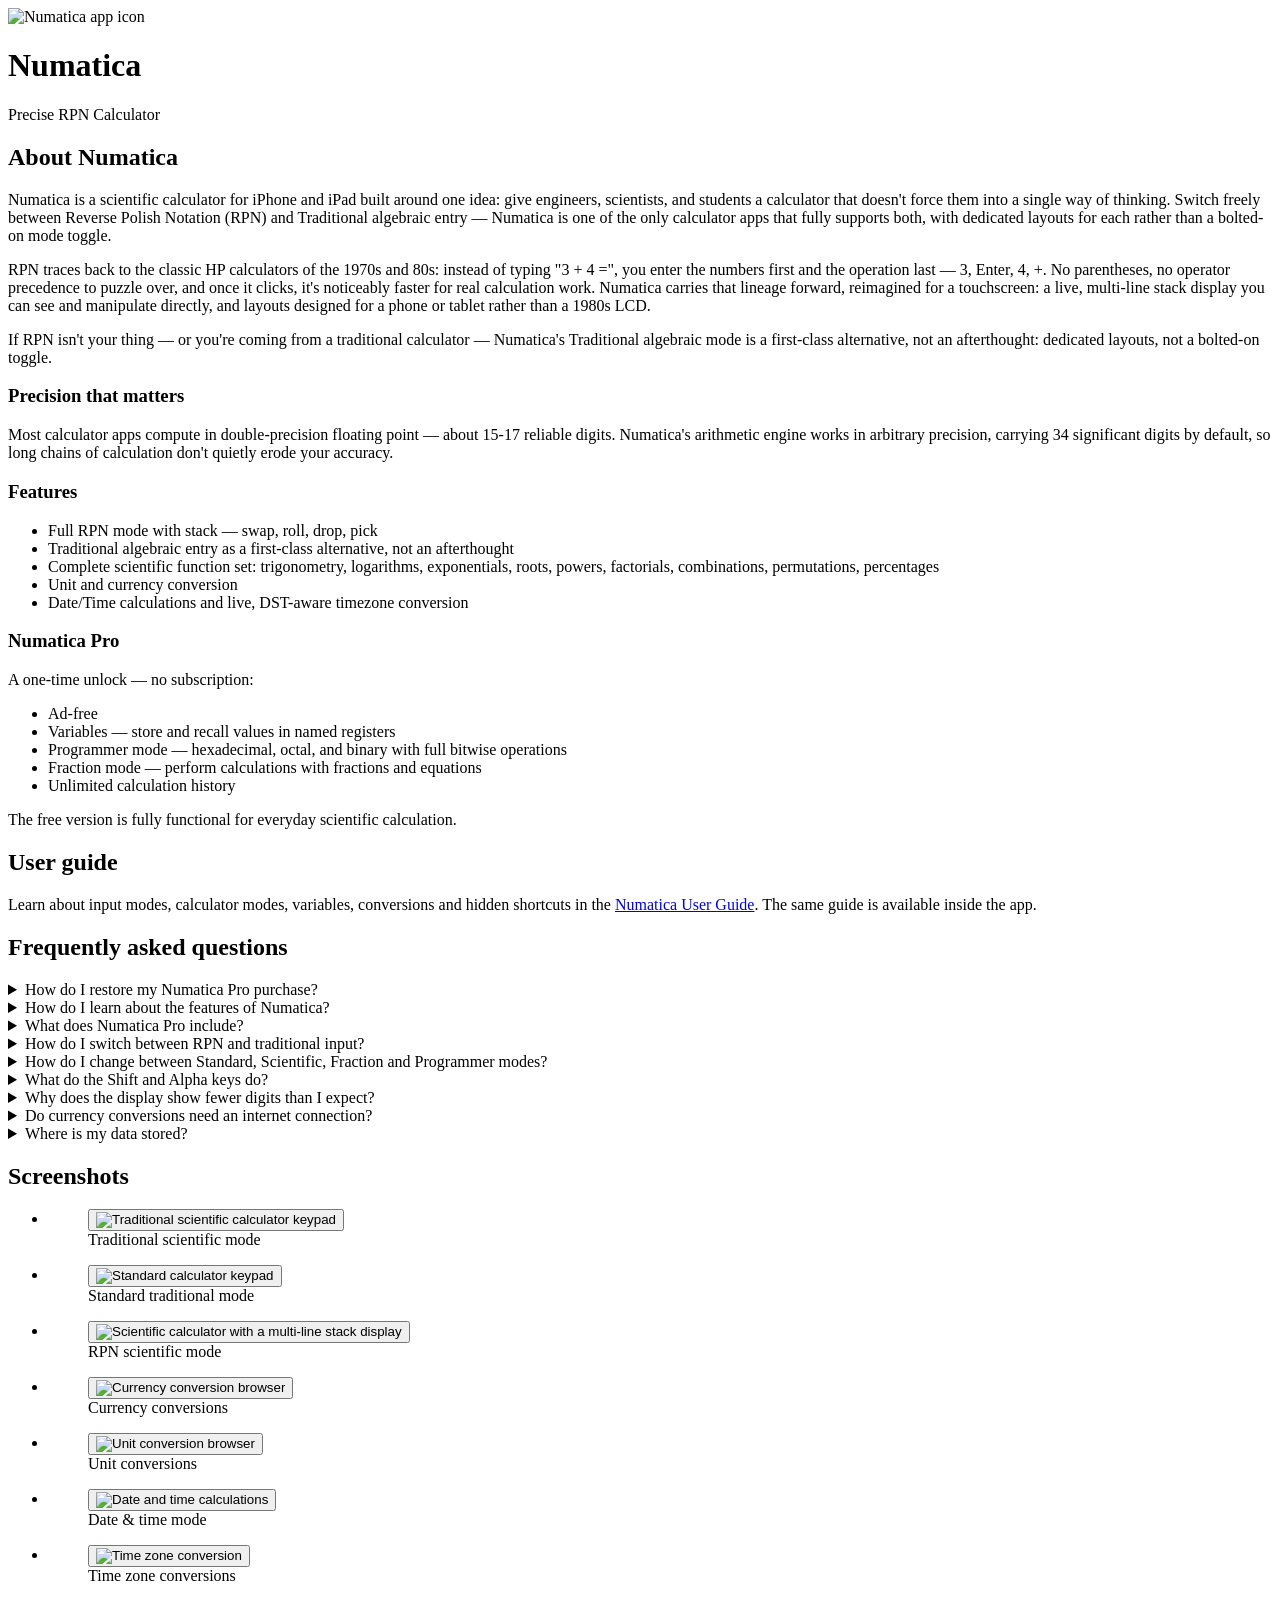
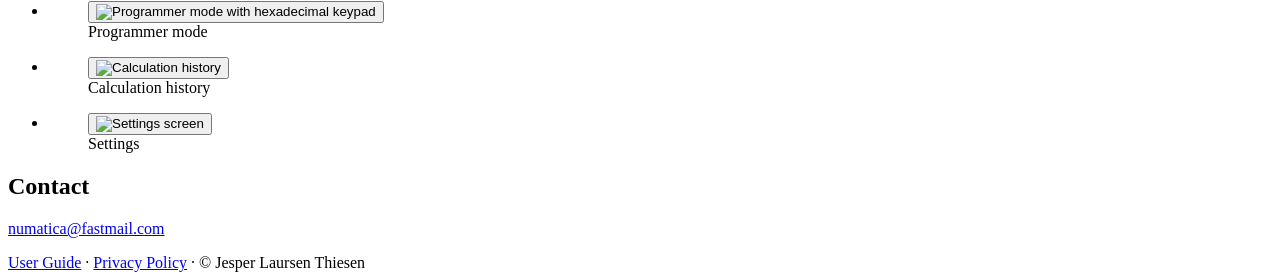
==== index.html @ 0f255b80 "Rename Numera to Numatica Matches the app rename in jthiesen/Numatica#373: display text, page titles" ====
<!DOCTYPE html>
<html lang="en">
<head>
<meta charset="utf-8">
<meta name="viewport" content="width=device-width, initial-scale=1">
<title>Numatica</title>
<meta name="description" content="Numatica is a scientific calculator for iPhone and iPad that fully supports both RPN and Traditional algebraic entry.">
<link rel="icon" href="favicon.svg" type="image/svg+xml">
<link rel="stylesheet" href="style.css">
</head>
<body>
<main>

<header class="hero">
  <img src="logo.svg" alt="Numatica app icon" width="96" height="96">
  <div>
    <h1>Numatica</h1>
    <p>Precise RPN Calculator</p>
  </div>
</header>

<section class="about">
  <h2>About Numatica</h2>
  <p>Numatica is a scientific calculator for iPhone and iPad built around one idea: give engineers,
    scientists, and students a calculator that doesn't force them into a single way of thinking.
    Switch freely between Reverse Polish Notation (RPN) and Traditional algebraic entry — Numatica is
    one of the only calculator apps that fully supports both, with dedicated layouts for each rather
    than a bolted-on mode toggle.</p>
  <p>RPN traces back to the classic HP calculators of the 1970s and 80s: instead of typing
    "3 + 4 =", you enter the numbers first and the operation last — 3, Enter, 4, +. No parentheses,
    no operator precedence to puzzle over, and once it clicks, it's noticeably faster for real
    calculation work. Numatica carries that lineage forward, reimagined for a touchscreen: a live,
    multi-line stack display you can see and manipulate directly, and
    layouts designed for a phone or tablet rather than a 1980s LCD.</p>
  <p>If RPN isn't your thing — or you're coming from a traditional calculator — Numatica's Traditional
    algebraic mode is a first-class alternative, not an afterthought: dedicated layouts, not a
    bolted-on toggle.</p>

  <h3>Precision that matters</h3>
  <p>Most calculator apps compute in double-precision floating point — about 15-17 reliable digits.
    Numatica's arithmetic engine works in arbitrary precision, carrying 34 significant digits by
    default, so long chains of calculation don't quietly erode your accuracy.</p>

  <h3>Features</h3>
  <ul>
    <li>Full RPN mode with stack — swap, roll, drop, pick</li>
    <li>Traditional algebraic entry as a first-class alternative, not an afterthought</li>
    <li>Complete scientific function set: trigonometry, logarithms, exponentials, roots, powers,
      factorials, combinations, permutations, percentages</li>
    <li>Unit and currency conversion</li>
    <li>Date/Time calculations and live, DST-aware timezone conversion</li>
  </ul>

  <h3>Numatica Pro</h3>
  <p>A one-time unlock — no subscription:</p>
  <ul>
    <li>Ad-free</li>
    <li>Variables — store and recall values in named registers</li>
    <li>Programmer mode — hexadecimal, octal, and binary with full bitwise operations</li>
    <li>Fraction mode — perform calculations with fractions and equations</li>
    <li>Unlimited calculation history</li>
  </ul>
  <p>The free version is fully functional for everyday scientific calculation.</p>
</section>

<h2>User guide</h2>
<p>Learn about input modes, calculator modes, variables, conversions and hidden shortcuts in the
  <a href="guide/">Numatica User Guide</a>. The same guide is available inside the app.</p>

<h2>Frequently asked questions</h2>

<details>
  <summary>How do I restore my Numatica Pro purchase?</summary>
  <p>Open <strong>Settings</strong> and tap <strong>Restore Purchase</strong>, signed in with the same Apple
    Account used to buy Numatica Pro. You can also tap <strong>Restore Purchase</strong> on the Numatica Pro screen.</p>
</details>

<details>
  <summary>How do I learn about the features of Numatica?</summary>
  <p><strong>Help Hint button:</strong> tap the <strong>?</strong> button in the upper-left corner of the
    calculator to enter Help Hint mode. The calculator freezes, and tapping any button shows a popup describing
    what it does. Tap the <strong>?</strong> again, or the popup, to leave Help Hint mode.</p>
  <p><strong>User guide:</strong> in the app, open <strong>Settings</strong>
    and tap the <strong>User Guide</strong> button at the top. You can also access it here at <a href="guide/">Numatica User Guide</a>.</p>
</details>

<details>
  <summary>What does Numatica Pro include?</summary>
  <p>A one-time purchase, with no subscription: variables, Programmer layouts (hex, octal, binary and
    bitwise operations), Fraction and equation mode, full calculation history, and all future Pro features.
    Pro also removes advertising.</p>
</details>

<details>
  <summary>How do I switch between RPN and traditional input?</summary>
  <p>Go to <strong>Settings</strong> &rarr; <strong>Input Mode</strong>. You can switch at any time, and your
    current value carries over. See the <a href="guide/">user guide</a> for how RPN works.</p>
</details>

<details>
  <summary>How do I change between Standard, Scientific, Fraction and Programmer modes?</summary>
  <p>Go to <strong>Settings</strong> &rarr; <strong>Calculator Mode</strong>.</p>
</details>

<details>
  <summary>What do the Shift and Alpha keys do?</summary>
  <p>Each button can carry alternate functions in its corners. Use the <strong>Shift</strong> keys to reach them,
    or the Alpha key to pick variable names. You can also press a button and slide toward the corner holding the
    action you want. Tap the <strong>?</strong> icon in the top-left status bar, then tap any button to see what it does.</p>
</details>

<details>
  <summary>Why does the display show fewer digits than I expect?</summary>
  <p>Numatica rounds the display to your decimal-places setting but keeps full precision internally.
    Tap the value on screen to toggle between the rounded and the full-precision display.
    Change the number of decimal places displayed in <strong>Settings</strong>.</p>
</details>

<details>
  <summary>Do currency conversions need an internet connection?</summary>
  <p>Currency conversions use live exchange rates, so they need a connection to update.</p>
</details>

<details>
  <summary>Where is my data stored?</summary>
  <p>Your calculations, history, variables and settings are stored only on your device. See the
    <a href="https://jthiesen.github.io/numatica-info/">Privacy Policy</a> for details.</p>
</details>

<h2>Screenshots</h2>
<ul class="shots">
  <li><figure><button class="zoom" type="button"><img src="img/01-traditional-scientific.png" width="1206" height="2622" loading="lazy" alt="Traditional scientific calculator keypad"></button><figcaption>Traditional scientific mode</figcaption></figure></li>
  <li><figure><button class="zoom" type="button"><img src="img/02-standard-traditional.png" width="1206" height="2622" loading="lazy" alt="Standard calculator keypad"></button><figcaption>Standard traditional mode</figcaption></figure></li>
  <li><figure><button class="zoom" type="button"><img src="img/03-rpn-scientific.png" width="1206" height="2622" loading="lazy" alt="Scientific calculator with a multi-line stack display"></button><figcaption>RPN scientific mode</figcaption></figure></li>
  <li><figure><button class="zoom" type="button"><img src="img/04-currencies.png" width="1206" height="2622" loading="lazy" alt="Currency conversion browser"></button><figcaption>Currency conversions</figcaption></figure></li>
  <li><figure><button class="zoom" type="button"><img src="img/05-units.png" width="1206" height="2622" loading="lazy" alt="Unit conversion browser"></button><figcaption>Unit conversions</figcaption></figure></li>
  <li><figure><button class="zoom" type="button"><img src="img/06-date-time.png" width="1206" height="2622" loading="lazy" alt="Date and time calculations"></button><figcaption>Date &amp; time mode</figcaption></figure></li>
  <li><figure><button class="zoom" type="button"><img src="img/07-timezones.png" width="1206" height="2622" loading="lazy" alt="Time zone conversion"></button><figcaption>Time zone conversions</figcaption></figure></li>
  <li><figure><button class="zoom" type="button"><img src="img/08-programmer.png" width="1206" height="2622" loading="lazy" alt="Programmer mode with hexadecimal keypad"></button><figcaption>Programmer mode</figcaption></figure></li>
  <li><figure><button class="zoom" type="button"><img src="img/09-history.png" width="1206" height="2622" loading="lazy" alt="Calculation history"></button><figcaption>Calculation history</figcaption></figure></li>
  <li><figure><button class="zoom" type="button"><img src="img/10-settings.png" width="1206" height="2622" loading="lazy" alt="Settings screen"></button><figcaption>Settings</figcaption></figure></li>
</ul>

<section class="contact">
  <h2>Contact</h2>
  <p><a href="mailto:numatica@fastmail.com">numatica@fastmail.com</a></p>
</section>

</main>

<dialog class="lightbox" aria-label="Screenshot viewer">
  <img alt="">
  <p class="lb-caption"></p>
  <button type="button" class="lb-btn lb-close" aria-label="Close">&times;</button>
  <button type="button" class="lb-btn lb-prev" aria-label="Previous screenshot">&lsaquo;</button>
  <button type="button" class="lb-btn lb-next" aria-label="Next screenshot">&rsaquo;</button>
</dialog>

<script>
(function () {
  var dialog = document.querySelector(".lightbox");
  if (!dialog || !dialog.showModal) { return; }
  var thumbs = Array.prototype.slice.call(document.querySelectorAll(".shots .zoom"));
  var img = dialog.querySelector("img");
  var caption = dialog.querySelector(".lb-caption");
  var current = 0;

  function show(i) {
    current = (i + thumbs.length) % thumbs.length;
    var src = thumbs[current].querySelector("img");
    img.src = src.getAttribute("src");
    img.alt = src.alt;
    caption.textContent = thumbs[current].parentNode.querySelector("figcaption").textContent;
  }

  thumbs.forEach(function (t, i) {
    t.addEventListener("click", function () {
      show(i);
      dialog.showModal();
      document.documentElement.classList.add("lb-open");
    });
  });

  dialog.querySelector(".lb-prev").addEventListener("click", function (e) { e.stopPropagation(); show(current - 1); });
  dialog.querySelector(".lb-next").addEventListener("click", function (e) { e.stopPropagation(); show(current + 1); });
  dialog.addEventListener("click", function () { dialog.close(); });
  dialog.addEventListener("close", function () {
    document.documentElement.classList.remove("lb-open");
    thumbs[current].focus();
  });
  dialog.addEventListener("keydown", function (e) {
    if (e.key === "ArrowLeft") { show(current - 1); }
    else if (e.key === "ArrowRight") { show(current + 1); }
  });
})();
</script>

<footer>
  <a href="guide/">User Guide</a> &middot;
  <a href="https://jthiesen.github.io/numatica-info/">Privacy Policy</a> &middot;
  &copy; Jesper Laursen Thiesen
</footer>
</body>
</html>
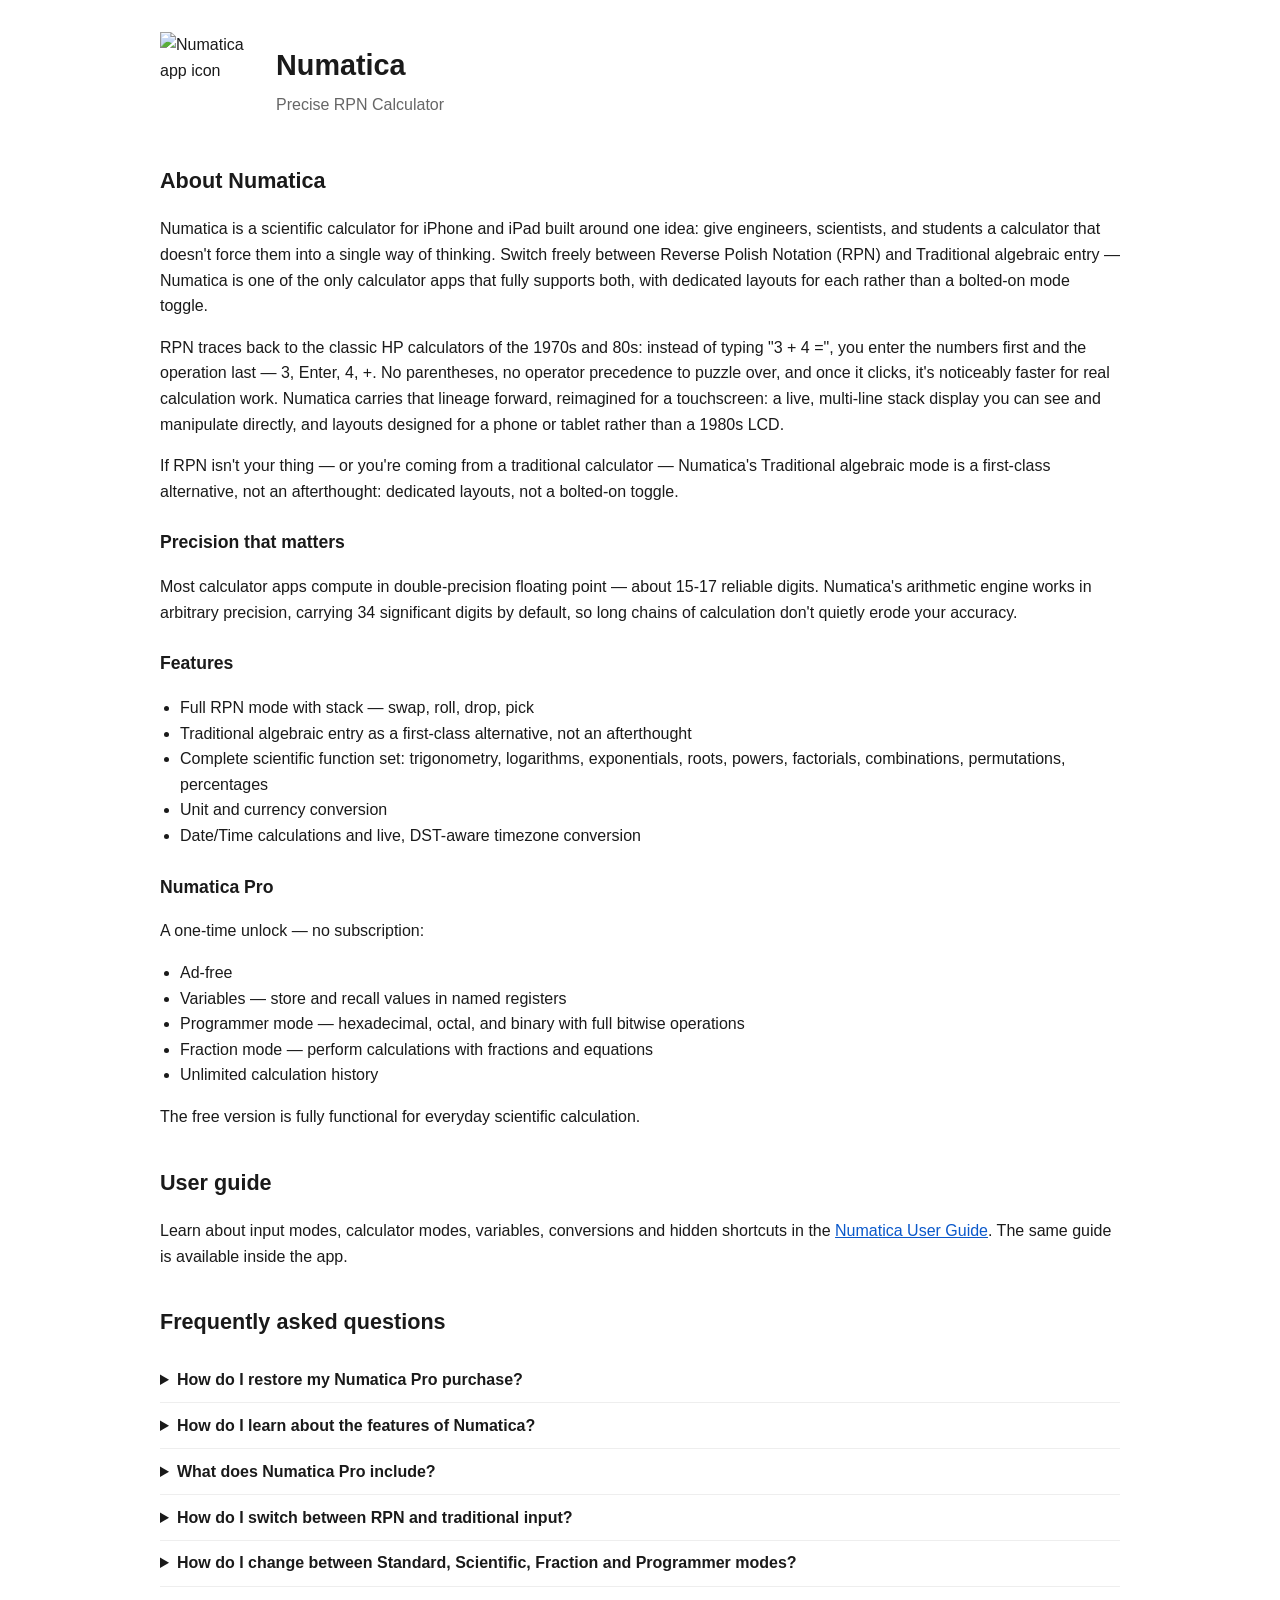
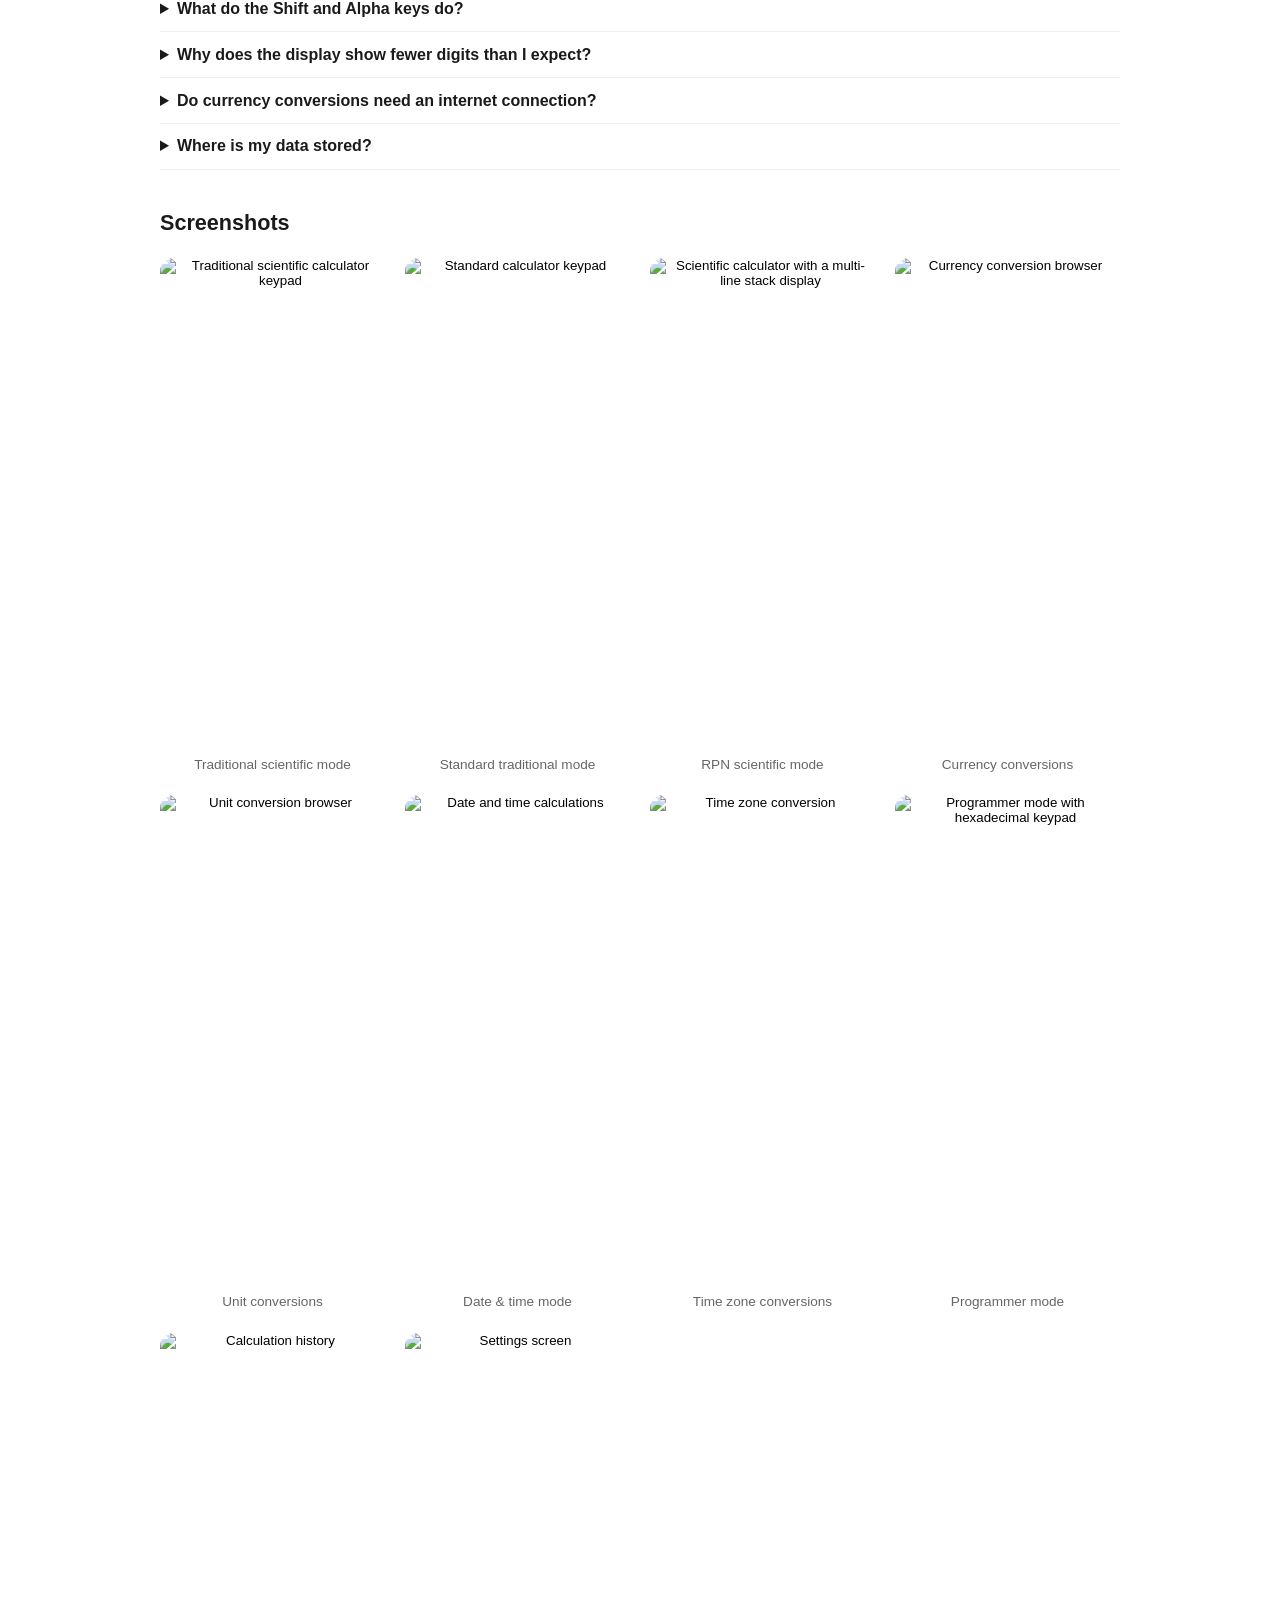
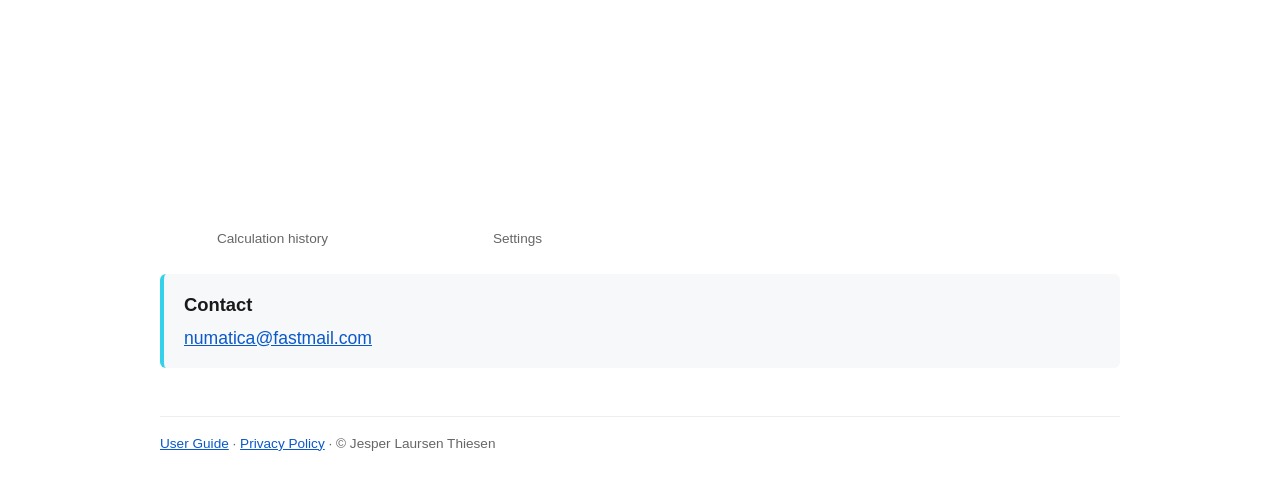
==== commit 0247fc9a: "Move privacy policy into privacy/ subfolder Bring the privacy policy over from numatica-info, restyl" ====
--- a/index.html
+++ b/index.html
@@ -124,7 +124,7 @@
 <details>
   <summary>Where is my data stored?</summary>
   <p>Your calculations, history, variables and settings are stored only on your device. See the
-    <a href="https://jthiesen.github.io/numatica-info/">Privacy Policy</a> for details.</p>
+    <a href="privacy/">Privacy Policy</a> for details.</p>
 </details>
 
 <h2>Screenshots</h2>
@@ -197,7 +197,7 @@
 
 <footer>
   <a href="guide/">User Guide</a> &middot;
-  <a href="https://jthiesen.github.io/numatica-info/">Privacy Policy</a> &middot;
+  <a href="privacy/">Privacy Policy</a> &middot;
   &copy; Jesper Laursen Thiesen
 </footer>
 </body>
--- a/style.css
+++ b/style.css
@@ -0,0 +1,108 @@
+:root {
+  --bg: #ffffff;
+  --fg: #1a1a1a;
+  --muted: #666;
+  --rule: #eee;
+  --link: #0a58ca;
+  --card: #f6f8fa;
+  --accent: #35d1ea;
+  --navy: #1b2335;
+}
+@media (prefers-color-scheme: dark) {
+  :root {
+    --bg: #11151f;
+    --fg: #e8eaf0;
+    --muted: #9aa3b5;
+    --rule: #262d3d;
+    --link: #6cb6ff;
+    --card: #1b2335;
+  }
+}
+* { box-sizing: border-box; }
+body {
+  font-family: -apple-system, BlinkMacSystemFont, "Segoe UI", Roboto, Helvetica, Arial, sans-serif;
+  line-height: 1.6; color: var(--fg); background: var(--bg);
+  margin: 0; padding: 2rem 1.25rem;
+}
+main { max-width: 960px; margin: 0 auto; }
+main.narrow { max-width: 720px; }
+h1 { font-size: 1.8rem; margin-bottom: 0.25rem; }
+h2 { font-size: 1.35rem; margin-top: 2.25rem; }
+h3 { font-size: 1.1rem; margin-top: 1.5rem; }
+a { color: var(--link); }
+code, pre { font-family: ui-monospace, SFMono-Regular, Menlo, Consolas, monospace; }
+code { background: var(--card); padding: 0.1em 0.35em; border-radius: 4px; font-size: 0.92em; }
+hr { border: 0; border-top: 1px solid var(--rule); margin: 2rem 0; }
+.crumb { margin: 0 0 1rem; }
+.updated { color: var(--muted); font-size: 0.9rem; margin-top: 0; }
+
+header.hero { display: flex; align-items: center; gap: 1.25rem; margin-bottom: 1rem; }
+header.hero img { width: 96px; height: 96px; flex: none; }
+header.hero h1 { margin: 0; }
+header.hero p { margin: 0.25rem 0 0; color: var(--muted); }
+
+.contact {
+  background: var(--card); border-left: 4px solid var(--accent);
+  border-radius: 6px; padding: 1rem 1.25rem; margin: 1.5rem 0;
+}
+.contact h2 { margin: 0 0 0.25rem; font-size: 1.15rem; }
+.contact p { margin: 0; font-size: 1.1rem; }
+
+details { border-bottom: 1px solid var(--rule); padding: 0.6rem 0; }
+summary { cursor: pointer; font-weight: 600; }
+details > :not(summary) { margin: 0.5rem 0 0; }
+details pre {
+  white-space: pre-wrap; overflow-wrap: anywhere; font-size: 0.8rem;
+  background: var(--card); padding: 0.75rem; border-radius: 6px;
+}
+
+.shots {
+  list-style: none; padding: 0; margin: 1rem 0;
+  display: grid; grid-template-columns: repeat(auto-fill, minmax(190px, 1fr)); gap: 1.25rem;
+}
+.shots figure { margin: 0; }
+.shots img {
+  display: block; width: 100%; height: auto;
+  border-radius: 14px;
+}
+.shots figcaption { text-align: center; font-size: 0.85rem; color: var(--muted); margin-top: 0.4rem; }
+
+footer {
+  max-width: 960px; margin: 3rem auto 0; color: var(--muted); font-size: 0.85rem;
+  border-top: 1px solid var(--rule); padding-top: 1rem;
+}
+
+.about h3 { margin-top: 1.5rem; }
+.about ul { padding-left: 1.25rem; }
+
+.shots .zoom {
+  display: block; width: 100%; padding: 0; border: 0; background: none;
+  cursor: zoom-in; border-radius: 14px;
+}
+.shots .zoom:focus-visible { outline: 3px solid var(--accent); outline-offset: 3px; }
+
+html.lb-open { overflow: hidden; }
+.lightbox {
+  position: fixed; inset: 0; width: 100vw; height: 100vh; max-width: none; max-height: none;
+  margin: 0; padding: 0; border: 0; background: rgba(8, 11, 18, 0.94); color: #fff;
+  cursor: zoom-out;
+}
+.lightbox[open] { display: flex; flex-direction: column; align-items: center; justify-content: center; }
+.lightbox::backdrop { background: rgba(8, 11, 18, 0.94); }
+.lightbox img {
+  max-width: 100vw; max-height: calc(100vh - 3rem); width: auto; height: auto; object-fit: contain;
+}
+.lb-caption { margin: 0; height: 3rem; line-height: 3rem; font-size: 0.95rem; color: #cfd6e4; }
+.lb-btn {
+  position: absolute; border: 0; border-radius: 50%; width: 2.75rem; height: 2.75rem;
+  background: rgba(255, 255, 255, 0.14); color: #fff; font-size: 1.75rem; line-height: 1;
+  cursor: pointer;
+}
+.lb-btn:hover, .lb-btn:focus-visible { background: rgba(255, 255, 255, 0.28); }
+.lb-close { top: 0.75rem; right: 0.75rem; }
+.lb-prev { left: 0.75rem; top: 50%; transform: translateY(-50%); }
+.lb-next { right: 0.75rem; top: 50%; transform: translateY(-50%); }
+@media (prefers-reduced-motion: no-preference) {
+  .lightbox[open] { animation: lb-fade 0.15s ease-out; }
+  @keyframes lb-fade { from { opacity: 0; } to { opacity: 1; } }
+}
